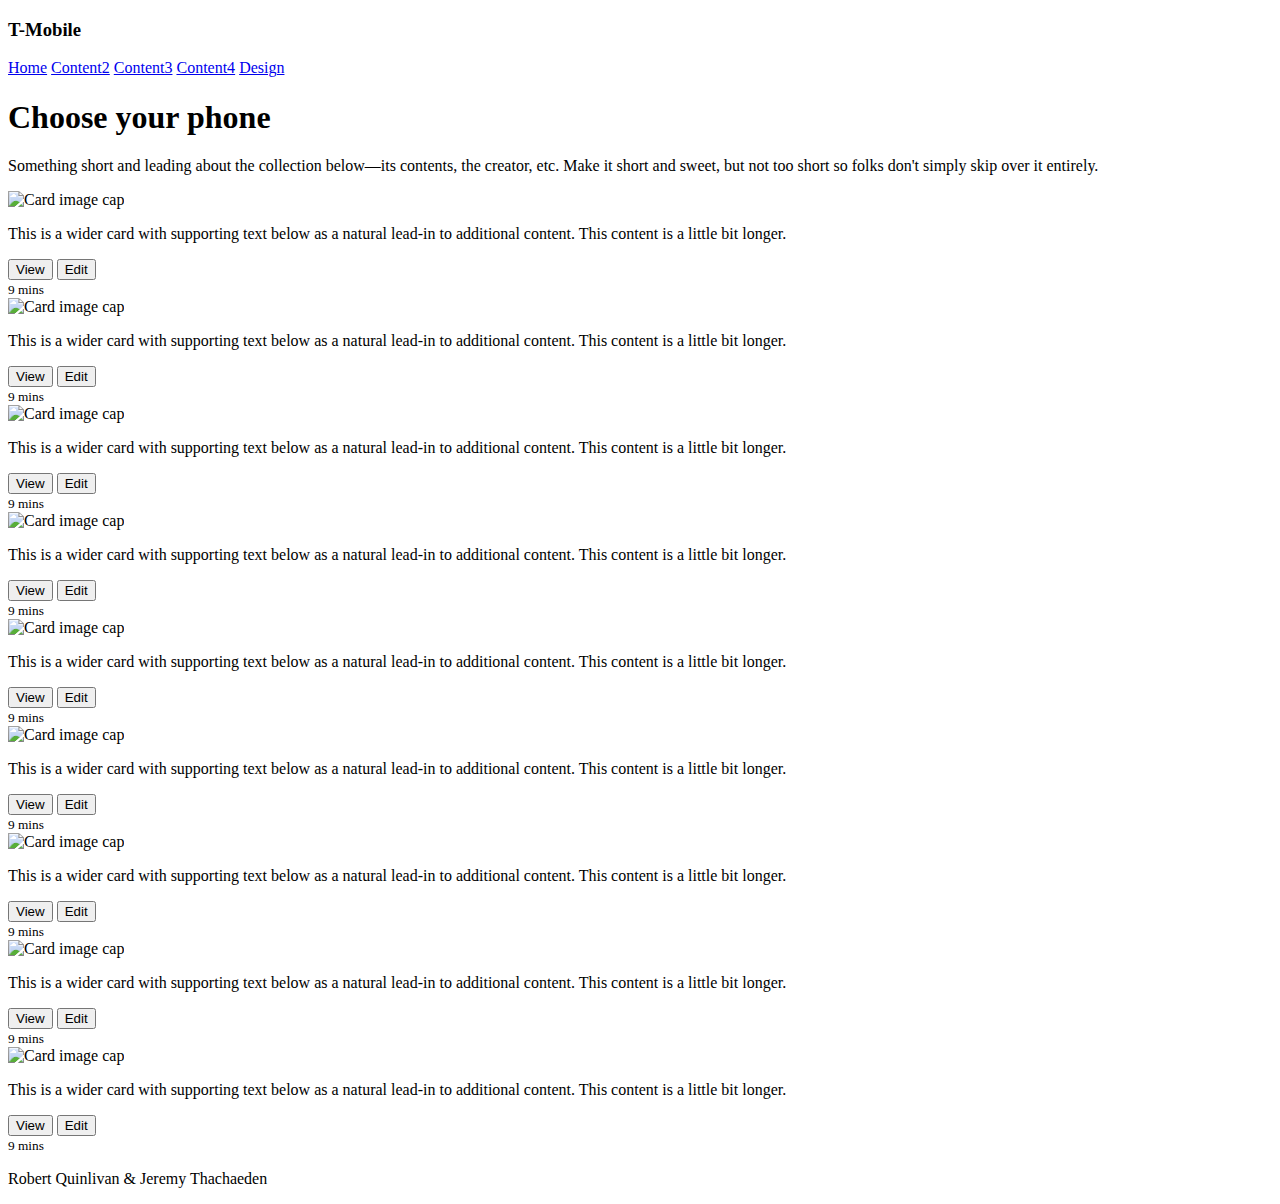
==== content2.html @ e68f5e73 "Add files via upload" ====
<!doctype html>
<html lang="en">
  <head>
    <meta charset="utf-8">
    <meta name="viewport" content="width=device-width, initial-scale=1, shrink-to-fit=no">
    <meta name="description" content="">
    <meta name="author" content="">
    <link rel="icon" href="/docs/4.0/assets/img/favicons/favicon.ico">

    <title>Content2</title>

    <link rel="canonical" href="https://getbootstrap.com/docs/4.0/examples/album/">

    <!-- Bootstrap core CSS -->
    <link href="css/bootstrap.css" rel="stylesheet">

    <!-- Custom styles for this template -->
    <link href="css/album.css" rel="stylesheet">
  </head>

  <body>
   
    <div class="inner d-flex align-items-center justify-content-between">
      <header class="masthead mb-auto">
        <div class="inner">
            <h3 class="masthead-brand">T-Mobile</h3>
          <nav class="nav nav-masthead justify-content-center">
            <a class="nav-link" href="cover.html">Home</a>
            <a class="nav-link active" href="content2.html">Content2</a>
            <a class="nav-link" href="content3.html">Content3</a>
            <a class="nav-link" href="content4.html">Content4</a>
            <a class="nav-link" href="design.html">Design</a>
          </nav>
        </div>
      </header>
    </div>
    <main role="main">

      <section class="jumbotron text-center">
        <div class="container">
          <h1 class="jumbotron-heading">Choose your phone</h1>
          <p class="lead text-muted">Something short and leading about the collection below—its contents, the creator, etc. Make it short and sweet, but not too short so folks don't simply skip over it entirely.</p>
          
        </div>
      </section>

      <div class="album py-5 bg-light">
        <div class="container">

          <div class="row">
            <div class="col-md-4">
              <div class="card mb-4 box-shadow">
                <img class="card-img-top" data-src="holder.js/100px225?theme=thumb&bg=55595c&fg=eceeef&text=Thumbnail" alt="Card image cap">
                <div class="card-body">
                  <p class="card-text">This is a wider card with supporting text below as a natural lead-in to additional content. This content is a little bit longer.</p>
                  <div class="d-flex justify-content-between align-items-center">
                    <div class="btn-group">
                      <button type="button" class="btn btn-sm btn-outline-secondary">View</button>
                      <button type="button" class="btn btn-sm btn-outline-secondary">Edit</button>
                    </div>
                    <small class="text-muted">9 mins</small>
                  </div>
                </div>
              </div>
            </div>
            <div class="col-md-4">
              <div class="card mb-4 box-shadow">
                <img class="card-img-top" data-src="holder.js/100px225?theme=thumb&bg=55595c&fg=eceeef&text=Thumbnail" alt="Card image cap">
                <div class="card-body">
                  <p class="card-text">This is a wider card with supporting text below as a natural lead-in to additional content. This content is a little bit longer.</p>
                  <div class="d-flex justify-content-between align-items-center">
                    <div class="btn-group">
                      <button type="button" class="btn btn-sm btn-outline-secondary">View</button>
                      <button type="button" class="btn btn-sm btn-outline-secondary">Edit</button>
                    </div>
                    <small class="text-muted">9 mins</small>
                  </div>
                </div>
              </div>
            </div>
            <div class="col-md-4">
              <div class="card mb-4 box-shadow">
                <img class="card-img-top" data-src="holder.js/100px225?theme=thumb&bg=55595c&fg=eceeef&text=Thumbnail" alt="Card image cap">
                <div class="card-body">
                  <p class="card-text">This is a wider card with supporting text below as a natural lead-in to additional content. This content is a little bit longer.</p>
                  <div class="d-flex justify-content-between align-items-center">
                    <div class="btn-group">
                      <button type="button" class="btn btn-sm btn-outline-secondary">View</button>
                      <button type="button" class="btn btn-sm btn-outline-secondary">Edit</button>
                    </div>
                    <small class="text-muted">9 mins</small>
                  </div>
                </div>
              </div>
            </div>

            <div class="col-md-4">
              <div class="card mb-4 box-shadow">
                <img class="card-img-top" data-src="holder.js/100px225?theme=thumb&bg=55595c&fg=eceeef&text=Thumbnail" alt="Card image cap">
                <div class="card-body">
                  <p class="card-text">This is a wider card with supporting text below as a natural lead-in to additional content. This content is a little bit longer.</p>
                  <div class="d-flex justify-content-between align-items-center">
                    <div class="btn-group">
                      <button type="button" class="btn btn-sm btn-outline-secondary">View</button>
                      <button type="button" class="btn btn-sm btn-outline-secondary">Edit</button>
                    </div>
                    <small class="text-muted">9 mins</small>
                  </div>
                </div>
              </div>
            </div>
            <div class="col-md-4">
              <div class="card mb-4 box-shadow">
                <img class="card-img-top" data-src="holder.js/100px225?theme=thumb&bg=55595c&fg=eceeef&text=Thumbnail" alt="Card image cap">
                <div class="card-body">
                  <p class="card-text">This is a wider card with supporting text below as a natural lead-in to additional content. This content is a little bit longer.</p>
                  <div class="d-flex justify-content-between align-items-center">
                    <div class="btn-group">
                      <button type="button" class="btn btn-sm btn-outline-secondary">View</button>
                      <button type="button" class="btn btn-sm btn-outline-secondary">Edit</button>
                    </div>
                    <small class="text-muted">9 mins</small>
                  </div>
                </div>
              </div>
            </div>
            <div class="col-md-4">
              <div class="card mb-4 box-shadow">
                <img class="card-img-top" data-src="holder.js/100px225?theme=thumb&bg=55595c&fg=eceeef&text=Thumbnail" alt="Card image cap">
                <div class="card-body">
                  <p class="card-text">This is a wider card with supporting text below as a natural lead-in to additional content. This content is a little bit longer.</p>
                  <div class="d-flex justify-content-between align-items-center">
                    <div class="btn-group">
                      <button type="button" class="btn btn-sm btn-outline-secondary">View</button>
                      <button type="button" class="btn btn-sm btn-outline-secondary">Edit</button>
                    </div>
                    <small class="text-muted">9 mins</small>
                  </div>
                </div>
              </div>
            </div>

            <div class="col-md-4">
              <div class="card mb-4 box-shadow">
                <img class="card-img-top" data-src="holder.js/100px225?theme=thumb&bg=55595c&fg=eceeef&text=Thumbnail" alt="Card image cap">
                <div class="card-body">
                  <p class="card-text">This is a wider card with supporting text below as a natural lead-in to additional content. This content is a little bit longer.</p>
                  <div class="d-flex justify-content-between align-items-center">
                    <div class="btn-group">
                      <button type="button" class="btn btn-sm btn-outline-secondary">View</button>
                      <button type="button" class="btn btn-sm btn-outline-secondary">Edit</button>
                    </div>
                    <small class="text-muted">9 mins</small>
                  </div>
                </div>
              </div>
            </div>
            <div class="col-md-4">
              <div class="card mb-4 box-shadow">
                <img class="card-img-top" data-src="holder.js/100px225?theme=thumb&bg=55595c&fg=eceeef&text=Thumbnail" alt="Card image cap">
                <div class="card-body">
                  <p class="card-text">This is a wider card with supporting text below as a natural lead-in to additional content. This content is a little bit longer.</p>
                  <div class="d-flex justify-content-between align-items-center">
                    <div class="btn-group">
                      <button type="button" class="btn btn-sm btn-outline-secondary">View</button>
                      <button type="button" class="btn btn-sm btn-outline-secondary">Edit</button>
                    </div>
                    <small class="text-muted">9 mins</small>
                  </div>
                </div>
              </div>
            </div>
            <div class="col-md-4">
              <div class="card mb-4 box-shadow">
                <img class="card-img-top" data-src="holder.js/100px225?theme=thumb&bg=55595c&fg=eceeef&text=Thumbnail" alt="Card image cap">
                <div class="card-body">
                  <p class="card-text">This is a wider card with supporting text below as a natural lead-in to additional content. This content is a little bit longer.</p>
                  <div class="d-flex justify-content-between align-items-center">
                    <div class="btn-group">
                      <button type="button" class="btn btn-sm btn-outline-secondary">View</button>
                      <button type="button" class="btn btn-sm btn-outline-secondary">Edit</button>
                    </div>
                    <small class="text-muted">9 mins</small>
                  </div>
                </div>
              </div>
            </div>
          </div>
        </div>
      </div>

    </main>

    <footer class="bg-dark text-white text-center py-3">
      <p>Robert Quinlivan & Jeremy Thachaeden</p>
  </footer>

    <!-- Bootstrap core JavaScript
    ================================================== -->
    <!-- Placed at the end of the document so the pages load faster -->
    <script src="https://code.jquery.com/jquery-3.2.1.slim.min.js" integrity="sha384-KJ3o2DKtIkvYIK3UENzmM7KCkRr/rE9/Qpg6aAZGJwFDMVNA/GpGFF93hXpG5KkN" crossorigin="anonymous"></script>
    <script src="https://cdn.jsdelivr.net/npm/bootstrap@4.0.0/dist/js/bootstrap.min.js"></script>
    <script>window.jQuery || document.write('<script src="../../assets/js/vendor/jquery-slim.min.js"><\/script>')</script>
    <script src="bootstrap-4.0.0/assets/js/vendor/popper.min.js"></script>
    <script src="bootstrap-4.0.0/dist/js/bootstrap.min.js"></script>
    <script src="bootstrap-4.0.0/assets/js/vendor/holder.min.js"></script>
  </body>
</html>
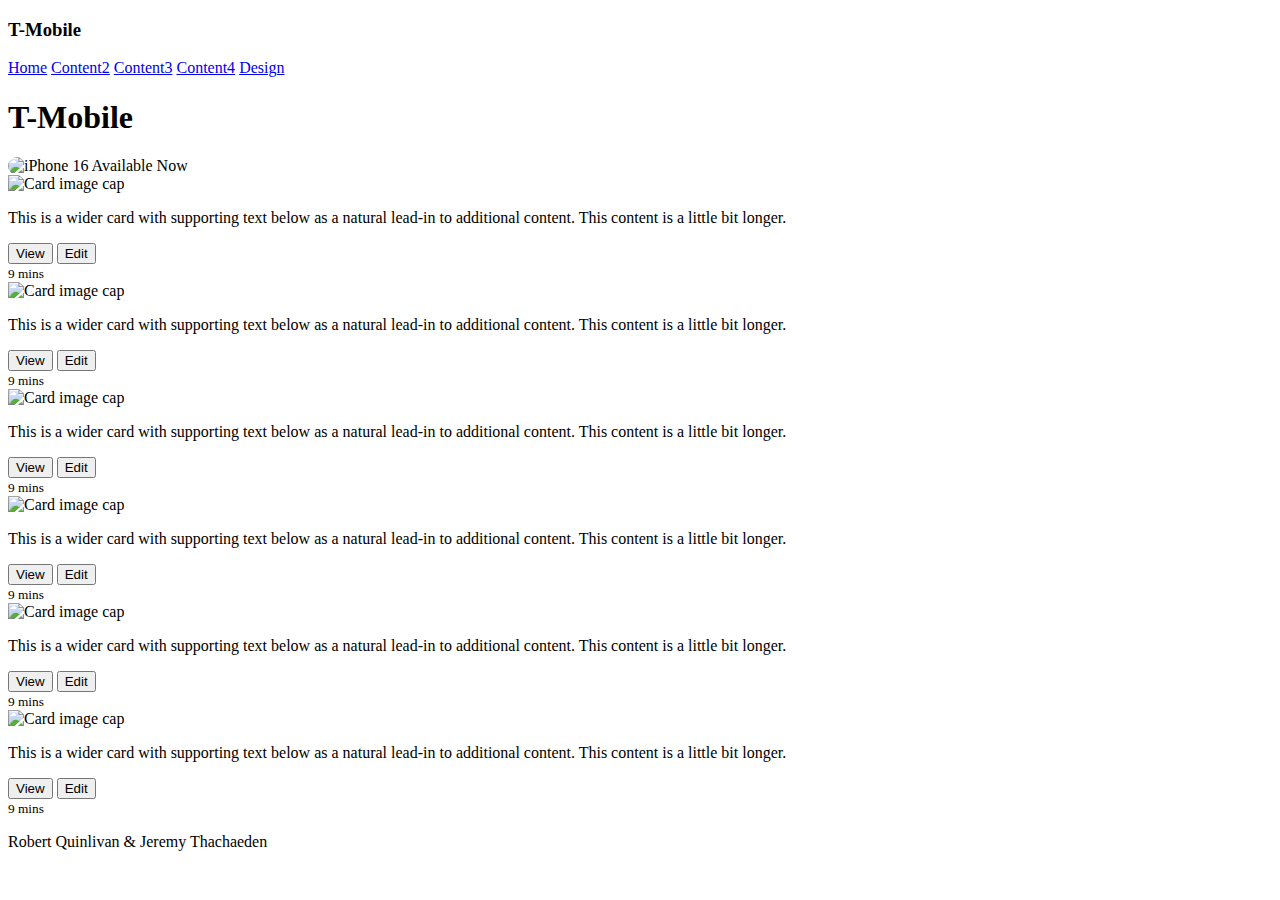
==== commit 96e2ce8d: "Add files via upload" ====
--- a/content2.html
+++ b/content2.html
@@ -13,10 +13,12 @@
     <link rel="canonical" href="https://getbootstrap.com/docs/4.0/examples/album/">
 
     <!-- Bootstrap core CSS -->
-    <link href="css/bootstrap.css" rel="stylesheet">
+    <link href="bootstrap.min.css" rel="stylesheet">
 
     <!-- Custom styles for this template -->
+    <link href="css/styles.css" rel="stylesheet">
     <link href="css/album.css" rel="stylesheet">
+    
   </head>
 
   <body>
@@ -39,9 +41,18 @@
 
       <section class="jumbotron text-center">
         <div class="container">
-          <h1 class="jumbotron-heading">Choose your phone</h1>
-          <p class="lead text-muted">Something short and leading about the collection below—its contents, the creator, etc. Make it short and sweet, but not too short so folks don't simply skip over it entirely.</p>
+          <h1 class="jumbotron-heading">T-Mobile</h1>
           
+          <div class="py-5 text-center">
+            <img
+              class="d-block mx-auto mb-4"
+              src="images/New Phone Cover.png"
+              alt="iPhone 16 Available Now"
+              width="800"
+              height="auto"
+              style="border-radius: 30px;"
+            />
+          </div>  
         </div>
       </section>
 
@@ -140,61 +151,15 @@
                 </div>
               </div>
             </div>
-
-            <div class="col-md-4">
-              <div class="card mb-4 box-shadow">
-                <img class="card-img-top" data-src="holder.js/100px225?theme=thumb&bg=55595c&fg=eceeef&text=Thumbnail" alt="Card image cap">
-                <div class="card-body">
-                  <p class="card-text">This is a wider card with supporting text below as a natural lead-in to additional content. This content is a little bit longer.</p>
-                  <div class="d-flex justify-content-between align-items-center">
-                    <div class="btn-group">
-                      <button type="button" class="btn btn-sm btn-outline-secondary">View</button>
-                      <button type="button" class="btn btn-sm btn-outline-secondary">Edit</button>
-                    </div>
-                    <small class="text-muted">9 mins</small>
-                  </div>
-                </div>
-              </div>
-            </div>
-            <div class="col-md-4">
-              <div class="card mb-4 box-shadow">
-                <img class="card-img-top" data-src="holder.js/100px225?theme=thumb&bg=55595c&fg=eceeef&text=Thumbnail" alt="Card image cap">
-                <div class="card-body">
-                  <p class="card-text">This is a wider card with supporting text below as a natural lead-in to additional content. This content is a little bit longer.</p>
-                  <div class="d-flex justify-content-between align-items-center">
-                    <div class="btn-group">
-                      <button type="button" class="btn btn-sm btn-outline-secondary">View</button>
-                      <button type="button" class="btn btn-sm btn-outline-secondary">Edit</button>
-                    </div>
-                    <small class="text-muted">9 mins</small>
-                  </div>
-                </div>
-              </div>
-            </div>
-            <div class="col-md-4">
-              <div class="card mb-4 box-shadow">
-                <img class="card-img-top" data-src="holder.js/100px225?theme=thumb&bg=55595c&fg=eceeef&text=Thumbnail" alt="Card image cap">
-                <div class="card-body">
-                  <p class="card-text">This is a wider card with supporting text below as a natural lead-in to additional content. This content is a little bit longer.</p>
-                  <div class="d-flex justify-content-between align-items-center">
-                    <div class="btn-group">
-                      <button type="button" class="btn btn-sm btn-outline-secondary">View</button>
-                      <button type="button" class="btn btn-sm btn-outline-secondary">Edit</button>
-                    </div>
-                    <small class="text-muted">9 mins</small>
-                  </div>
-                </div>
-              </div>
-            </div>
           </div>
         </div>
       </div>
 
     </main>
 
-    <footer class="bg-dark text-white text-center py-3">
+    <footer>
       <p>Robert Quinlivan & Jeremy Thachaeden</p>
-  </footer>
+    </footer>
 
     <!-- Bootstrap core JavaScript
     ================================================== -->
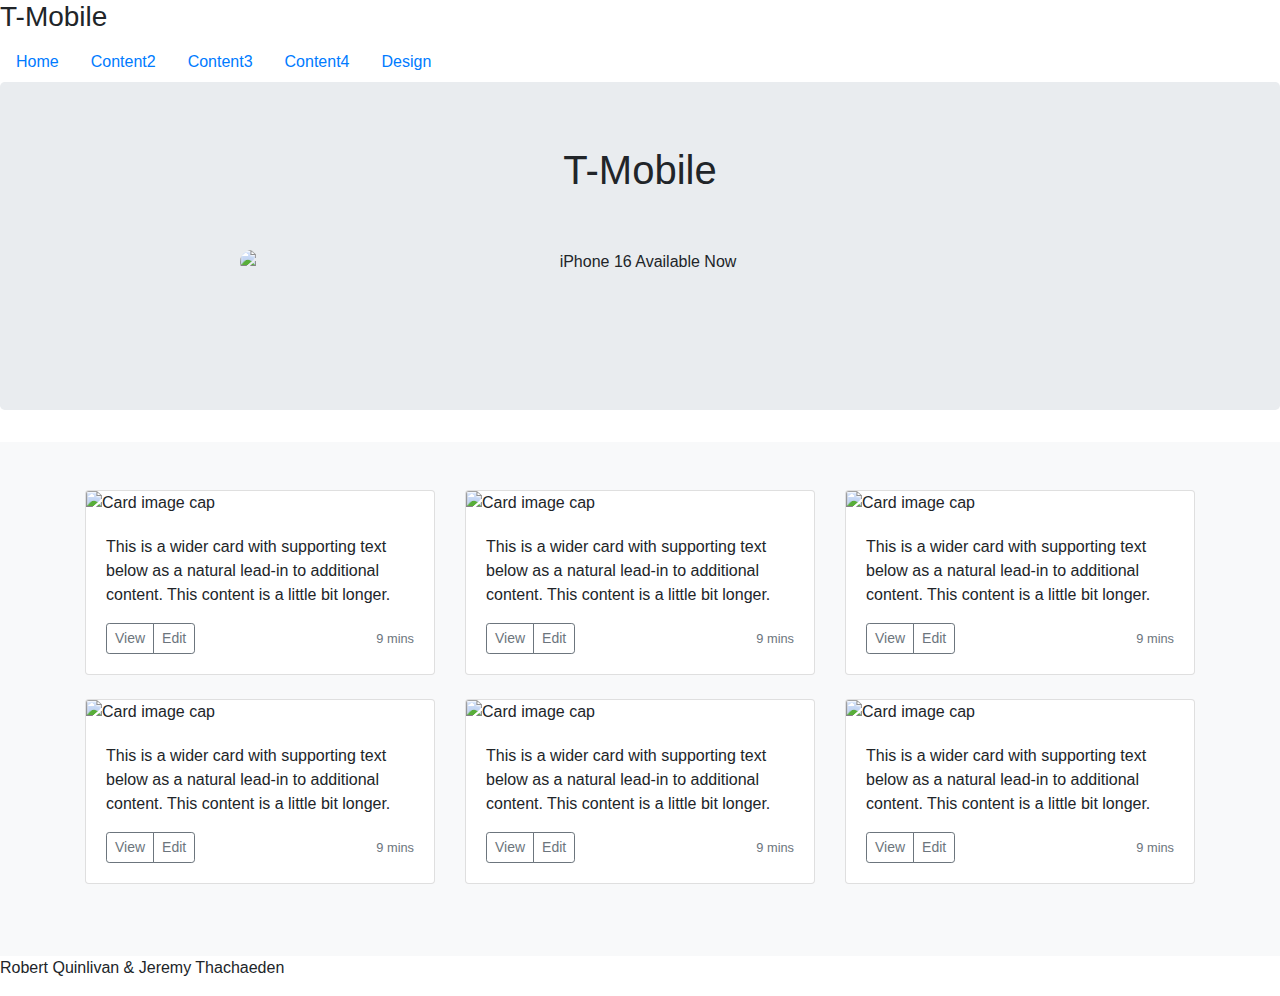
==== commit 771e1a3d: "Update content2.html" ====
--- a/content2.html
+++ b/content2.html
@@ -28,7 +28,7 @@
         <div class="inner">
             <h3 class="masthead-brand">T-Mobile</h3>
           <nav class="nav nav-masthead justify-content-center">
-            <a class="nav-link" href="cover.html">Home</a>
+            <a class="nav-link" href="index.html">Home</a>
             <a class="nav-link active" href="content2.html">Content2</a>
             <a class="nav-link" href="content3.html">Content3</a>
             <a class="nav-link" href="content4.html">Content4</a>
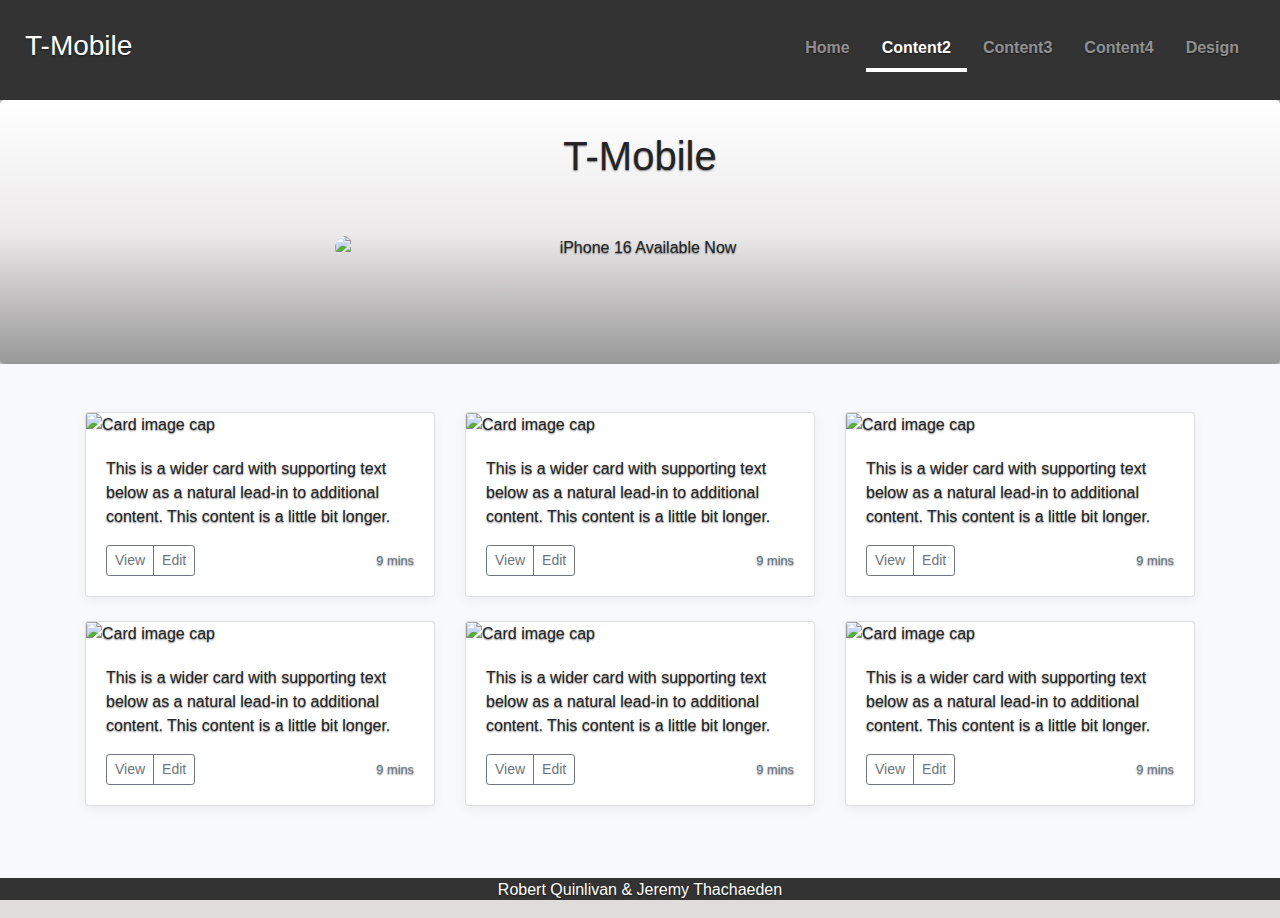
==== commit 677cac68: "Update content2.html" ====
--- a/content2.html
+++ b/content2.html
@@ -16,8 +16,8 @@
     <link href="bootstrap.min.css" rel="stylesheet">
 
     <!-- Custom styles for this template -->
-    <link href="css/styles.css" rel="stylesheet">
-    <link href="css/album.css" rel="stylesheet">
+    <link href="styles.css" rel="stylesheet">
+    <link href="album.css" rel="stylesheet">
     
   </head>
 
--- a/styles.css
+++ b/styles.css
@@ -0,0 +1,76 @@
+/* Global styles */
+html, body {
+    height: 100%;
+    margin: 0;
+    background: linear-gradient(to bottom, white, rgb(236, 234, 234), rgb(161, 161, 161));
+    background-color: #dddadaef;
+    width: 100%;
+    overflow-x: hidden;
+}
+
+body {
+    display: flex;
+    flex-direction: column; 
+    align-items: stretch;    
+    height: 100%;
+    margin: 0;
+    width: 100%;
+    overflow-x: hidden;
+    color: #252424;
+    text-shadow: 0 .05rem .1rem rgba(0, 0, 0, .5);
+    box-shadow: inset 0 0 5rem rgba(0, 0, 0, .5);
+}
+
+/* Header */
+header {
+    background-color: #333;
+    height: 100px;
+    align-content: center;
+    padding-left: 25px;
+    padding-right: 25px;
+    width: 100%;
+}
+.header-masthead {
+    height: 100px;
+}
+
+h3 {
+    color: #fff;
+}
+
+/* Navigation */
+.nav-masthead .nav-link {
+    font-weight: 700;
+    color: rgba(255, 255, 255, .5);
+    background-color: transparent;
+    border-bottom: .25rem solid transparent;
+}
+
+.nav-masthead .nav-link:hover,
+.nav-masthead .nav-link:focus {
+    border-bottom-color: rgba(255, 255, 255, .25);
+}
+
+.nav-masthead .active {
+    color: #fff;
+    border-bottom-color: #fff;
+}
+
+/* Footer */
+footer {
+    display: flex;
+    justify-content: center; /* Horizontally centers content */
+    align-items: center; /* Vertically centers content */
+    width: 100%;
+    background-color: #333;
+    height: 50px; /* Adjust height as needed */
+    color: white;
+}
+
+/* Links */
+a, a:focus, a:hover {
+    color: #fff;
+}
+
+
+
--- a/album.css
+++ b/album.css
@@ -0,0 +1,46 @@
+:root {
+    --jumbotron-padding-y: 1rem;
+  }
+  
+  .jumbotron {
+    padding-top: var(--jumbotron-padding-y);
+    padding-bottom: var(--jumbotron-padding-y);
+    margin-bottom: 0;
+    background: linear-gradient(to bottom, white, rgb(236, 234, 234), rgb(153, 152, 152));
+    background-color: #dddadaef;
+  }
+  @media (min-width: 768px) {
+    .jumbotron {
+      padding-top: calc(var(--jumbotron-padding-y) * 2);
+      padding-bottom: calc(var(--jumbotron-padding-y) * 2);
+    }
+  }
+  
+  .jumbotron p:last-child {
+    margin-bottom: 0;
+  }
+  
+  .jumbotron-heading {
+    font-weight: 300;
+  }
+  
+  .jumbotron .container {
+    max-width: 40rem;
+  }
+  img {
+    display: block; /* Makes the image block level to accept margin and padding */
+    margin: 0 auto; /* Centers the image horizontally */
+    border-radius: 5px; /* Gives the image rounded corners */
+    max-width: 100%; /* Ensures the image is responsive and does not overflow its container */
+    height: auto; /* Maintains the aspect ratio of the image */
+}
+  .inner {
+    display: flex;
+    align-items: center;
+    justify-content: space-between;
+    width: 100%;  /* Ensure full width*/
+  }
+  
+.box-shadow { 
+  box-shadow: 0 .25rem .75rem rgba(0, 0, 0, .05); 
+}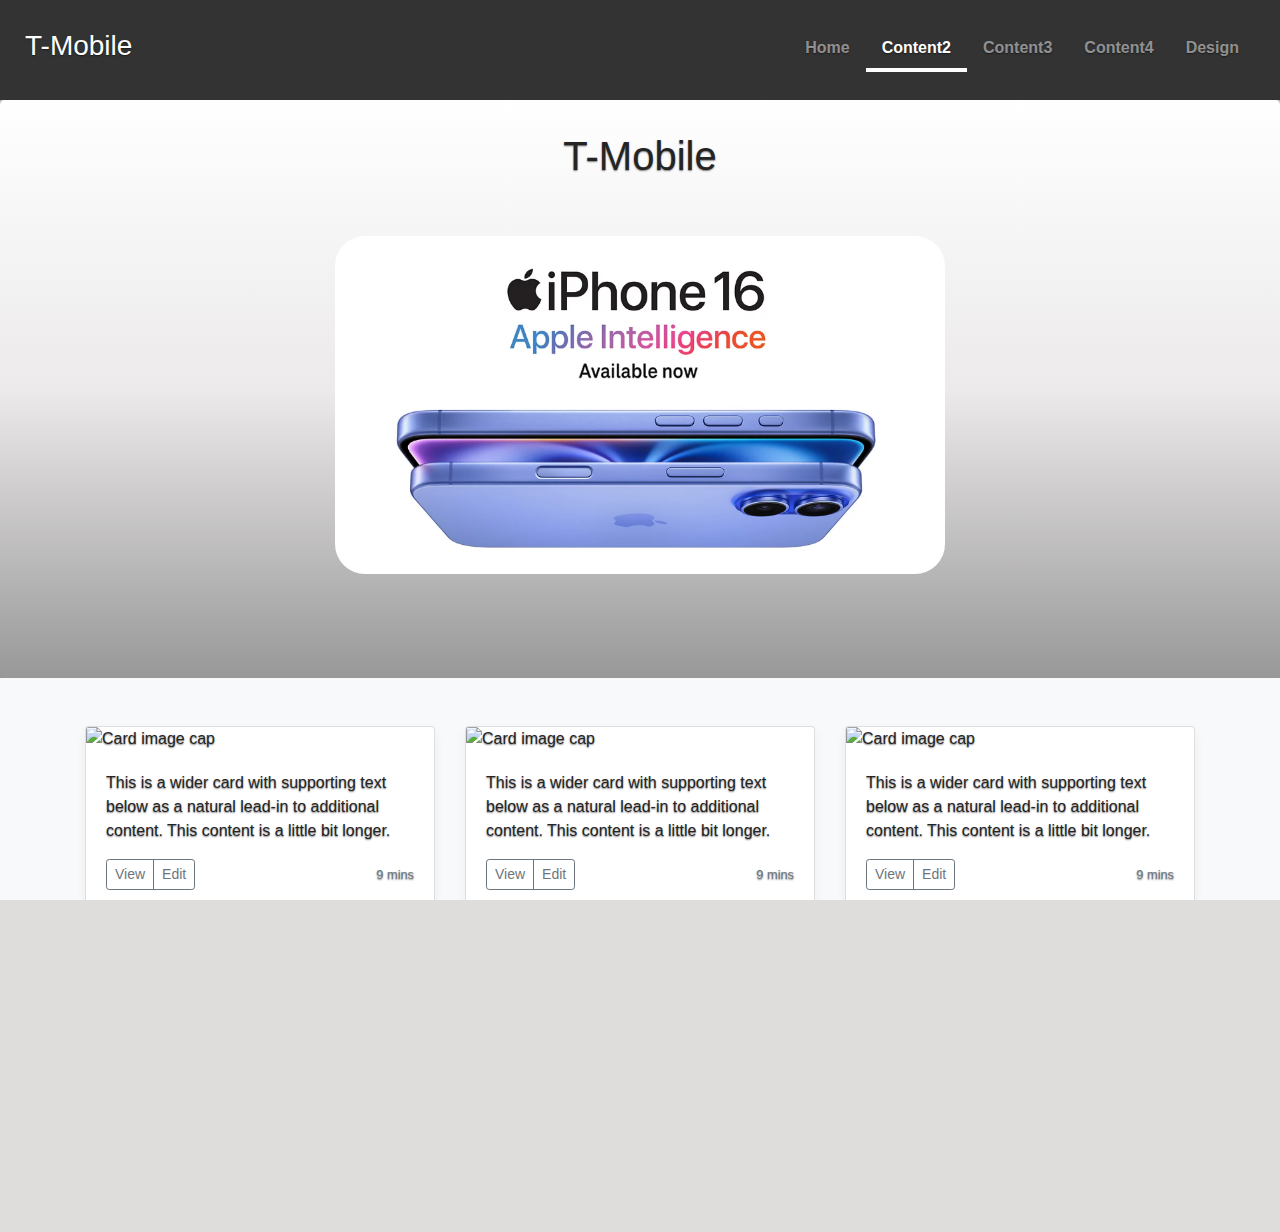
==== commit c837d467: "Update content2.html" ====
--- a/content2.html
+++ b/content2.html
@@ -46,7 +46,7 @@
           <div class="py-5 text-center">
             <img
               class="d-block mx-auto mb-4"
-              src="images/New Phone Cover.png"
+              src="New Phone Cover.png"
               alt="iPhone 16 Available Now"
               width="800"
               height="auto"
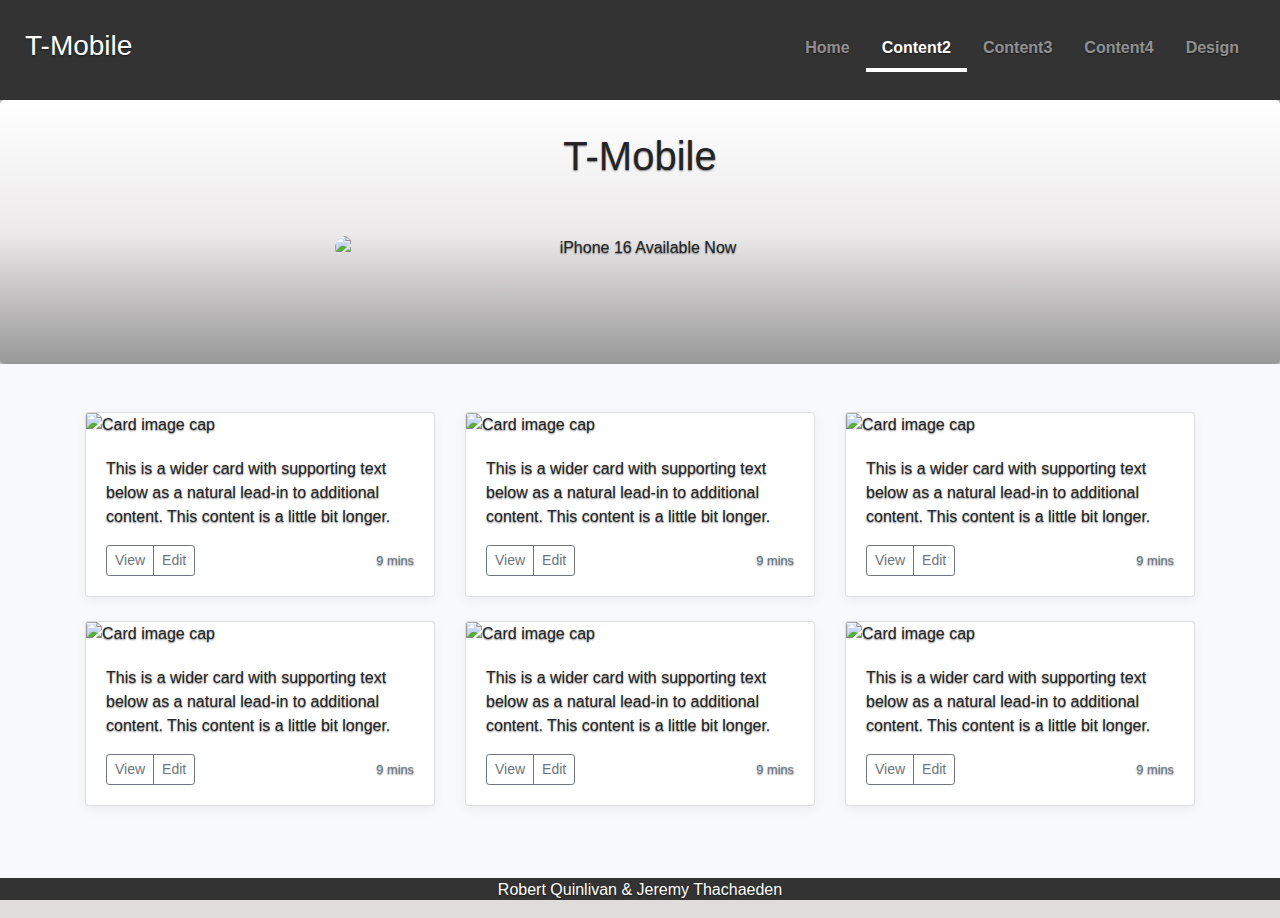
==== commit df923ede: "Add files via upload" ====
--- a/content2.html
+++ b/content2.html
@@ -46,7 +46,7 @@
           <div class="py-5 text-center">
             <img
               class="d-block mx-auto mb-4"
-              src="New Phone Cover.png"
+              src="images/New Phone Cover.png"
               alt="iPhone 16 Available Now"
               width="800"
               height="auto"
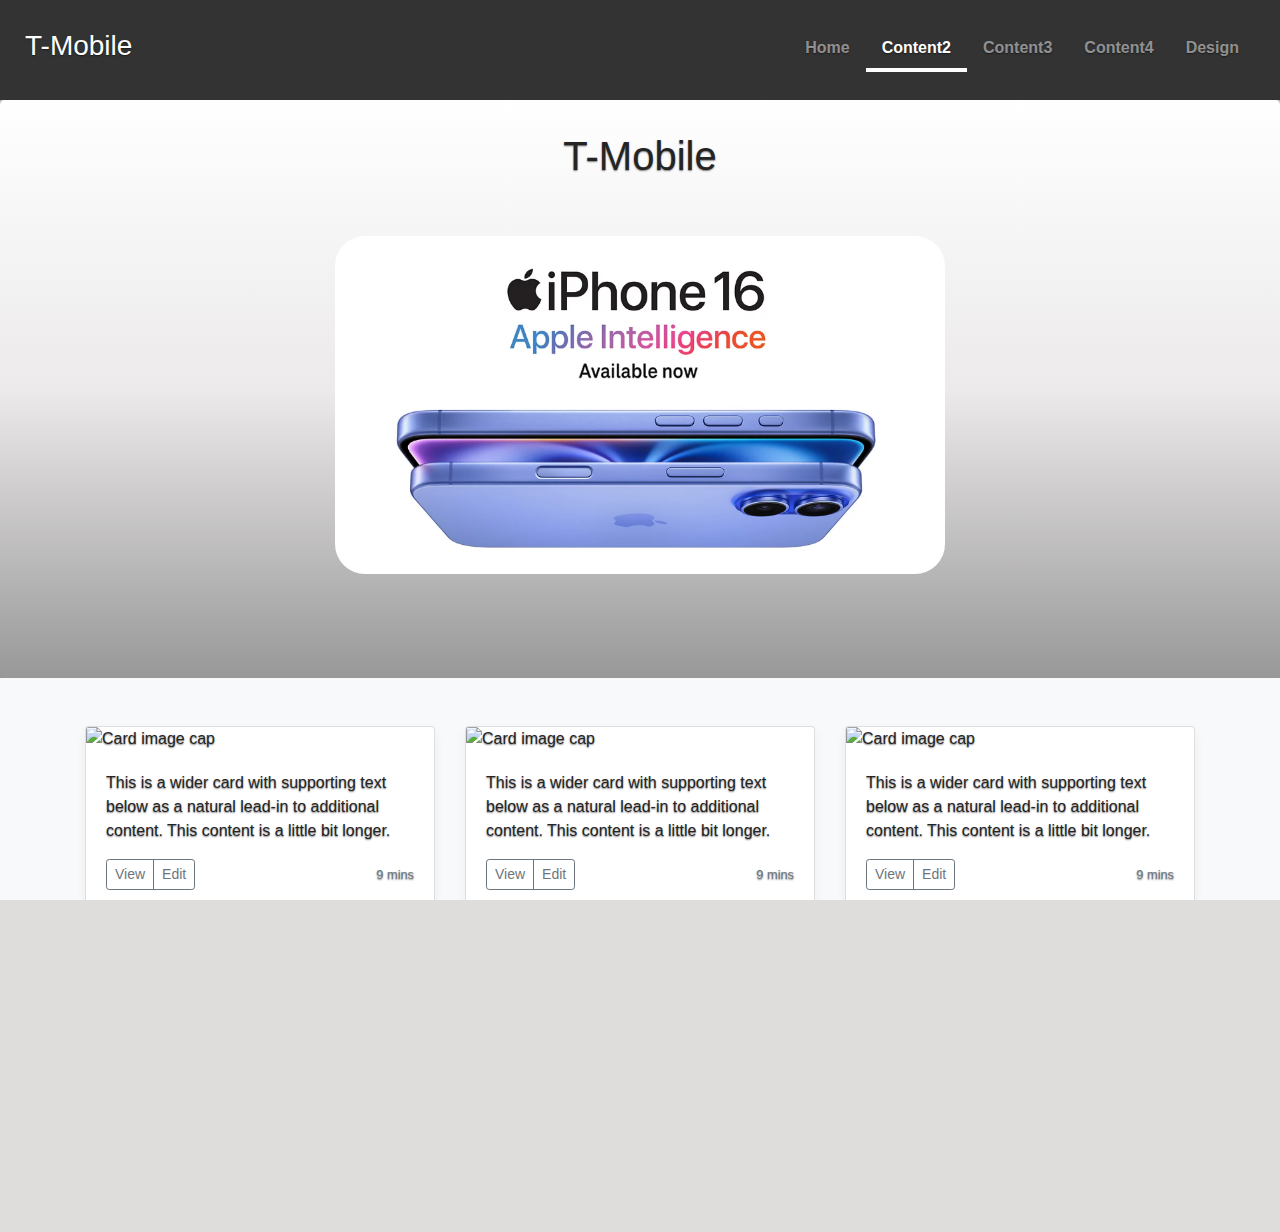
==== commit c785d9c6: "Update content2.html" ====
--- a/content2.html
+++ b/content2.html
@@ -46,7 +46,7 @@
           <div class="py-5 text-center">
             <img
               class="d-block mx-auto mb-4"
-              src="images/New Phone Cover.png"
+              src="New Phone Cover.png"
               alt="iPhone 16 Available Now"
               width="800"
               height="auto"
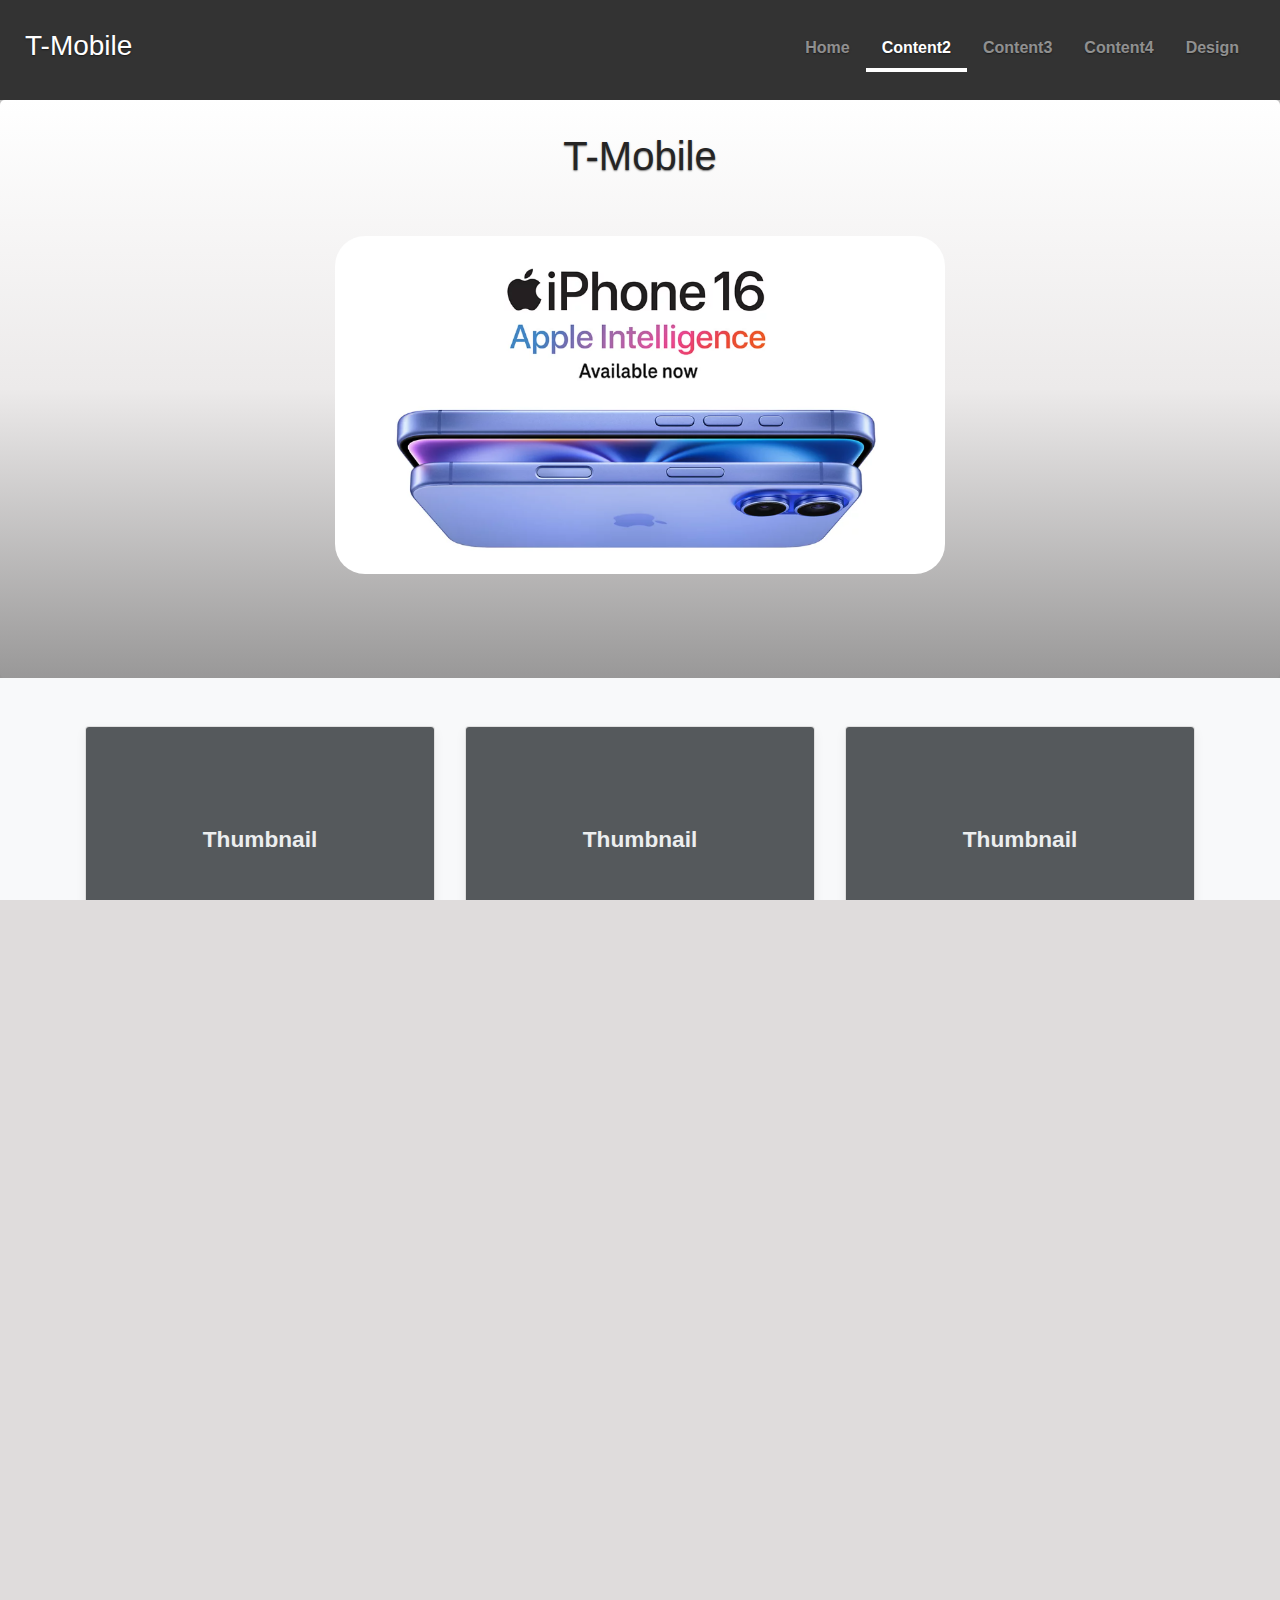
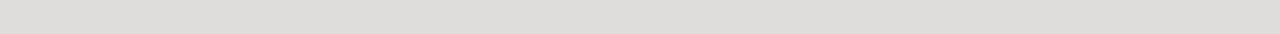
==== commit b425cb20: "Add files via upload" ====
--- a/content2.html
+++ b/content2.html
@@ -165,10 +165,10 @@
     ================================================== -->
     <!-- Placed at the end of the document so the pages load faster -->
     <script src="https://code.jquery.com/jquery-3.2.1.slim.min.js" integrity="sha384-KJ3o2DKtIkvYIK3UENzmM7KCkRr/rE9/Qpg6aAZGJwFDMVNA/GpGFF93hXpG5KkN" crossorigin="anonymous"></script>
-    <script src="https://cdn.jsdelivr.net/npm/bootstrap@4.0.0/dist/js/bootstrap.min.js"></script>
+    <script src="bootstrap.min.js"></script>
     <script>window.jQuery || document.write('<script src="../../assets/js/vendor/jquery-slim.min.js"><\/script>')</script>
-    <script src="bootstrap-4.0.0/assets/js/vendor/popper.min.js"></script>
-    <script src="bootstrap-4.0.0/dist/js/bootstrap.min.js"></script>
-    <script src="bootstrap-4.0.0/assets/js/vendor/holder.min.js"></script>
+    <script src="popper.min.js"></script>
+    <script src="bootstrap.min.js"></script>
+    <script src="holder.min.js"></script>
   </body>
 </html>
